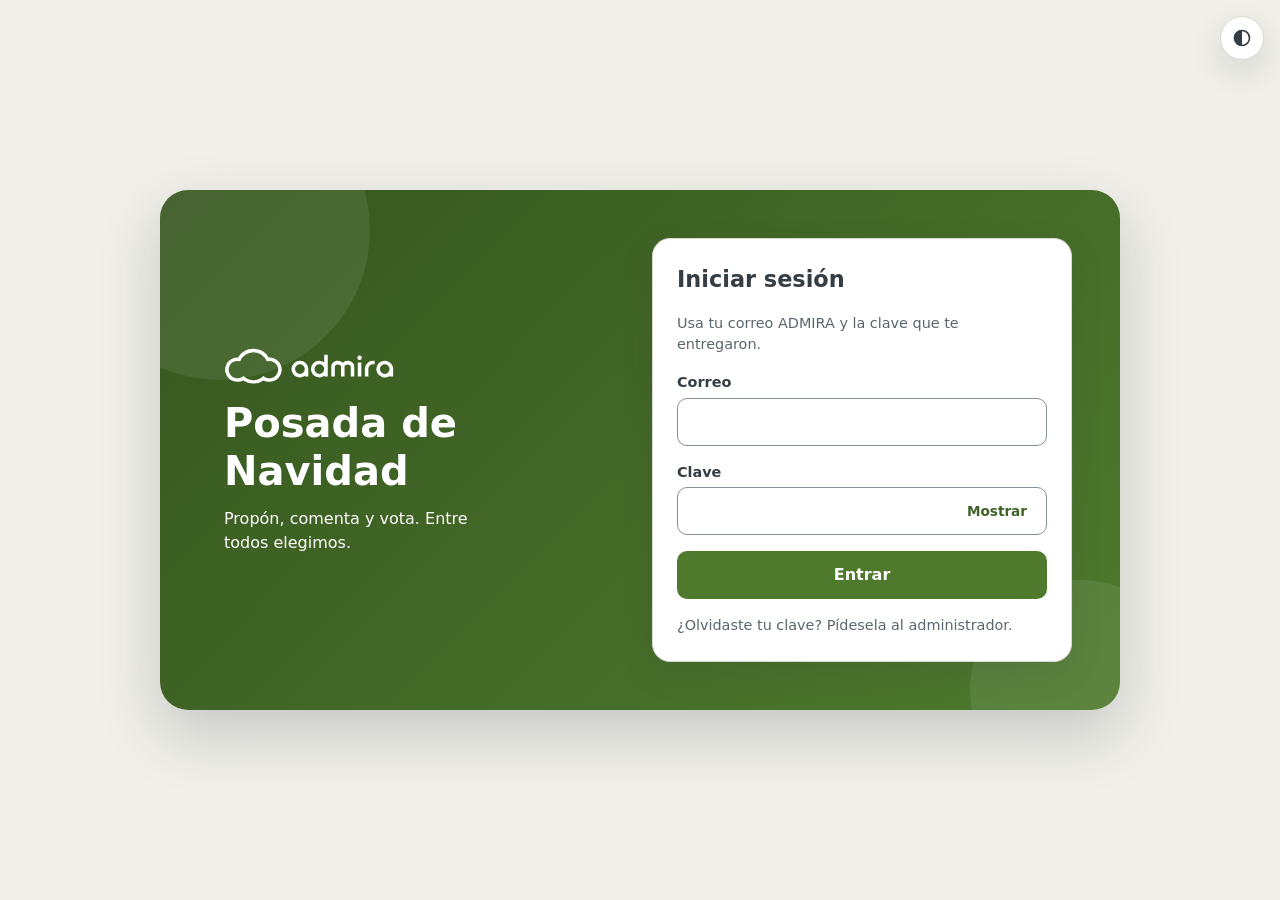
==== index.html @ 24a5f791 "feat: panel interno de votación para la posada de Navidad" -m "Login con cambio de clave obligatorio" ====
<!DOCTYPE html>
<html lang="es" data-tema="claro">
<head>
  <meta charset="UTF-8">
  <meta name="viewport" content="width=device-width, initial-scale=1">
  <title>Navidad-Admira</title>
  <link rel="stylesheet" href="css/variables.css">
  <link rel="stylesheet" href="css/base.css">
  <link rel="stylesheet" href="css/login.css">
  <script src="js/config.js" defer></script>
  <script src="js/sesion.js" defer></script>
  <script src="js/api.js" defer></script>
  <script src="js/tema.js" defer></script>
  <script src="js/dom.js" defer></script>
  <script src="js/login.js" defer></script>
</head>
<body class="pagina-login">
  <button id="boton-tema" class="boton-tema" type="button" aria-label="Cambiar a tema oscuro">
    <svg viewBox="0 0 24 24" width="20" height="20" aria-hidden="true" focusable="false">
      <circle cx="12" cy="12" r="9" fill="none" stroke="currentColor" stroke-width="2"/>
      <path d="M12 3a9 9 0 0 0 0 18z" fill="currentColor"/>
    </svg>
  </button>

  <main class="login">
    <section class="login__bienvenida" aria-labelledby="titulo-bienvenida">
      <img class="login__logo" src="assets/admira-logo_white.svg" alt="ADMIRA" width="170" height="43">
      <h1 id="titulo-bienvenida">Posada de Navidad</h1>
      <p>Propón, comenta y vota. Entre todos elegimos.</p>
    </section>

    <section class="login__tarjeta">
      <form id="formulario-login" class="formulario" novalidate>
        <h2 class="formulario__titulo">Iniciar sesión</h2>
        <p class="formulario__texto">Usa tu correo ADMIRA y la clave que te entregaron.</p>
        <div class="campo">
          <label for="correo">Correo</label>
          <input id="correo" name="correo" type="email" autocomplete="username" inputmode="email" maxlength="120" required>
        </div>
        <div class="campo">
          <label for="clave">Clave</label>
          <div class="campo__clave">
            <input id="clave" name="clave" type="password" autocomplete="current-password" maxlength="128" required>
            <button class="campo__alternar" type="button" data-objetivo="clave" aria-label="Mostrar clave">Mostrar</button>
          </div>
        </div>
        <p id="mensaje-login" class="mensaje" role="alert" hidden></p>
        <button class="boton" type="submit">Entrar</button>
        <p class="formulario__ayuda">¿Olvidaste tu clave? Pídesela al administrador.</p>
      </form>

      <form id="formulario-clave" class="formulario" novalidate hidden>
        <h2 class="formulario__titulo">Crea tu clave</h2>
        <p class="formulario__texto">Es tu primer acceso: cambia la clave temporal por una personal.</p>
        <div class="campo">
          <label for="claveActual">Clave temporal</label>
          <div class="campo__clave">
            <input id="claveActual" name="claveActual" type="password" autocomplete="current-password" maxlength="128" required>
            <button class="campo__alternar" type="button" data-objetivo="claveActual" aria-label="Mostrar clave">Mostrar</button>
          </div>
        </div>
        <div class="campo">
          <label for="claveNueva">Clave nueva</label>
          <div class="campo__clave">
            <input id="claveNueva" name="claveNueva" type="password" autocomplete="new-password" maxlength="128" aria-describedby="requisitos" required>
            <button class="campo__alternar" type="button" data-objetivo="claveNueva" aria-label="Mostrar clave">Mostrar</button>
          </div>
        </div>
        <ul id="requisitos" class="requisitos" aria-label="Requisitos de la clave nueva">
          <li data-requisito="longitud" data-cumple="false"><span class="solo-lectores estado">Pendiente: </span>Mínimo 10 caracteres</li>
          <li data-requisito="mayuscula" data-cumple="false"><span class="solo-lectores estado">Pendiente: </span>Una mayúscula</li>
          <li data-requisito="minuscula" data-cumple="false"><span class="solo-lectores estado">Pendiente: </span>Una minúscula</li>
          <li data-requisito="numero" data-cumple="false"><span class="solo-lectores estado">Pendiente: </span>Un número</li>
        </ul>
        <div class="campo">
          <label for="confirmacion">Confirma la clave nueva</label>
          <input id="confirmacion" name="confirmacion" type="password" autocomplete="new-password" maxlength="128" required>
        </div>
        <p id="mensaje-clave" class="mensaje" role="alert" hidden></p>
        <button class="boton" type="submit">Guardar y entrar</button>
      </form>
    </section>
  </main>
</body>
</html>
---- css/variables.css ----
:root {
  color-scheme: light;
  --color-fondo: #F0EFE9;
  --color-superficie: #FFFFFF;
  --color-campo: #FFFFFF;
  --color-texto: #343E44;
  --color-texto-suave: #5A666D;
  --color-borde: #DAD8CE;
  --color-borde-fuerte: #858F95;
  --color-boton: #4F7A2E;
  --color-boton-hover: #3F6325;
  --color-boton-texto: #FFFFFF;
  --color-enlace: #3F6325;
  --color-foco: #1F5F99;
  --color-exito: #3F6325;
  --color-error-fondo: #FDECF0;
  --color-error-texto: #A61E45;
  --color-error-borde: #F66F8D;
  --degradado-inicio: #36561F;
  --degradado-fin: #4F7A2E;
  --sombra-tarjeta: 0 12px 32px rgba(52, 62, 68, 0.14);
  --sombra-contenedor: 0 24px 60px rgba(52, 62, 68, 0.22);
  --radio-chico: 10px;
  --radio-medio: 18px;
  --radio-grande: 28px;
  --espacio-1: 0.25rem;
  --espacio-2: 0.5rem;
  --espacio-3: 0.75rem;
  --espacio-4: 1rem;
  --espacio-5: 1.5rem;
  --espacio-6: 2rem;
  --espacio-8: 3rem;
  --fuente: system-ui, -apple-system, "Segoe UI", Roboto, sans-serif;
}

[data-tema="oscuro"] {
  color-scheme: dark;
  --color-fondo: #1B2124;
  --color-superficie: #2A3338;
  --color-campo: #222A2E;
  --color-texto: #F0EFE9;
  --color-texto-suave: #B6BEC2;
  --color-borde: #3C484E;
  --color-borde-fuerte: #7C878D;
  --color-boton: #8DBF63;
  --color-boton-hover: #A3D07C;
  --color-boton-texto: #14200B;
  --color-enlace: #A3D07C;
  --color-foco: #8EC3F2;
  --color-exito: #A3D07C;
  --color-error-fondo: #3A2029;
  --color-error-texto: #FFB3C4;
  --color-error-borde: #F66F8D;
  --degradado-inicio: #1E2D12;
  --degradado-fin: #2F4A1B;
  --sombra-tarjeta: 0 12px 32px rgba(0, 0, 0, 0.45);
  --sombra-contenedor: 0 24px 60px rgba(0, 0, 0, 0.55);
}
---- css/base.css ----
*, *::before, *::after { box-sizing: border-box; }

html { -webkit-text-size-adjust: 100%; }

body {
  margin: 0;
  min-height: 100vh;
  min-height: 100dvh;
  font-family: var(--fuente);
  font-size: 1rem;
  line-height: 1.5;
  color: var(--color-texto);
  background: var(--color-fondo);
}

h1, h2, p, ul { margin: 0; }
ul { padding: 0; list-style: none; }
button, input { font: inherit; }
img { display: block; max-width: 100%; }
[hidden] { display: none !important; }

:focus-visible {
  outline: 3px solid var(--color-foco);
  outline-offset: 2px;
}

.solo-lectores {
  position: absolute;
  width: 1px;
  height: 1px;
  margin: -1px;
  padding: 0;
  overflow: hidden;
  clip: rect(0, 0, 0, 0);
  white-space: nowrap;
  border: 0;
}

.boton {
  width: 100%;
  min-height: 48px;
  padding: var(--espacio-3) var(--espacio-5);
  border: 0;
  border-radius: var(--radio-chico);
  background: var(--color-boton);
  color: var(--color-boton-texto);
  font-weight: 600;
  cursor: pointer;
  transition: background-color 0.15s ease;
}

.boton:hover { background: var(--color-boton-hover); }
.boton:disabled { opacity: 0.7; cursor: progress; }

.campo { display: grid; gap: var(--espacio-1); }
.campo label { font-weight: 600; font-size: 0.9rem; }

.campo input {
  width: 100%;
  min-height: 48px;
  padding: var(--espacio-2) var(--espacio-3);
  border: 1px solid var(--color-borde-fuerte);
  border-radius: var(--radio-chico);
  background: var(--color-campo);
  color: var(--color-texto);
}

.campo__clave { position: relative; }
.campo__clave input { padding-right: 5.5rem; }

.campo__alternar {
  position: absolute;
  top: 50%;
  right: var(--espacio-2);
  min-height: 36px;
  padding: 0 var(--espacio-3);
  transform: translateY(-50%);
  border: 0;
  border-radius: var(--radio-chico);
  background: transparent;
  color: var(--color-enlace);
  font-weight: 600;
  font-size: 0.85rem;
  cursor: pointer;
}

.mensaje {
  padding: var(--espacio-3) var(--espacio-4);
  border-left: 4px solid var(--color-error-borde);
  border-radius: var(--radio-chico);
  background: var(--color-error-fondo);
  color: var(--color-error-texto);
  font-size: 0.9rem;
}

.boton-tema {
  position: fixed;
  top: var(--espacio-4);
  right: var(--espacio-4);
  z-index: 10;
  display: grid;
  place-items: center;
  width: 44px;
  height: 44px;
  border: 1px solid var(--color-borde);
  border-radius: 50%;
  background: var(--color-superficie);
  color: var(--color-texto);
  box-shadow: var(--sombra-tarjeta);
  cursor: pointer;
}

@media (prefers-reduced-motion: reduce) {
  *, *::before, *::after { transition: none !important; animation: none !important; }
}
---- css/login.css ----
.pagina-login {
  display: grid;
  place-items: center;
  padding: var(--espacio-4);
}

.login {
  position: relative;
  display: grid;
  gap: var(--espacio-5);
  width: 100%;
  max-width: 960px;
  padding: var(--espacio-5);
  overflow: hidden;
  border-radius: var(--radio-grande);
  background: linear-gradient(135deg, var(--degradado-inicio), var(--degradado-fin));
  box-shadow: var(--sombra-contenedor);
}

.login::before,
.login::after {
  content: "";
  position: absolute;
  border-radius: 50%;
  background: rgba(255, 255, 255, 0.08);
  pointer-events: none;
}

.login::before { top: -110px; left: -90px; width: 300px; height: 300px; }
.login::after { right: -70px; bottom: -90px; width: 220px; height: 220px; }

.login__bienvenida,
.login__tarjeta { position: relative; z-index: 1; }

.login__bienvenida {
  display: grid;
  gap: var(--espacio-3);
  color: #FFFFFF;
}

.login__logo { width: 140px; height: auto; }
.login__bienvenida h1 { font-size: 1.75rem; line-height: 1.2; }
.login__bienvenida p { max-width: 28ch; }

.login__tarjeta {
  padding: var(--espacio-5);
  border: 1px solid var(--color-borde);
  border-radius: var(--radio-medio);
  background: var(--color-superficie);
  box-shadow: var(--sombra-tarjeta);
}

.formulario { display: grid; gap: var(--espacio-4); }
.formulario__titulo { font-size: 1.4rem; }
.formulario__texto,
.formulario__ayuda { color: var(--color-texto-suave); font-size: 0.9rem; }

.requisitos {
  display: grid;
  gap: var(--espacio-1);
  font-size: 0.85rem;
  color: var(--color-texto-suave);
}

.requisitos li::before { content: "○ "; }
.requisitos li[data-cumple="true"] { color: var(--color-exito); }
.requisitos li[data-cumple="true"]::before { content: "✓ "; }

@media (min-width: 880px) {
  .login {
    grid-template-columns: 1fr minmax(360px, 420px);
    align-items: center;
    gap: var(--espacio-8);
    padding: var(--espacio-8);
  }

  .login__bienvenida { padding-left: var(--espacio-4); }
  .login__bienvenida h1 { font-size: 2.5rem; }
  .login__logo { width: 170px; }
}
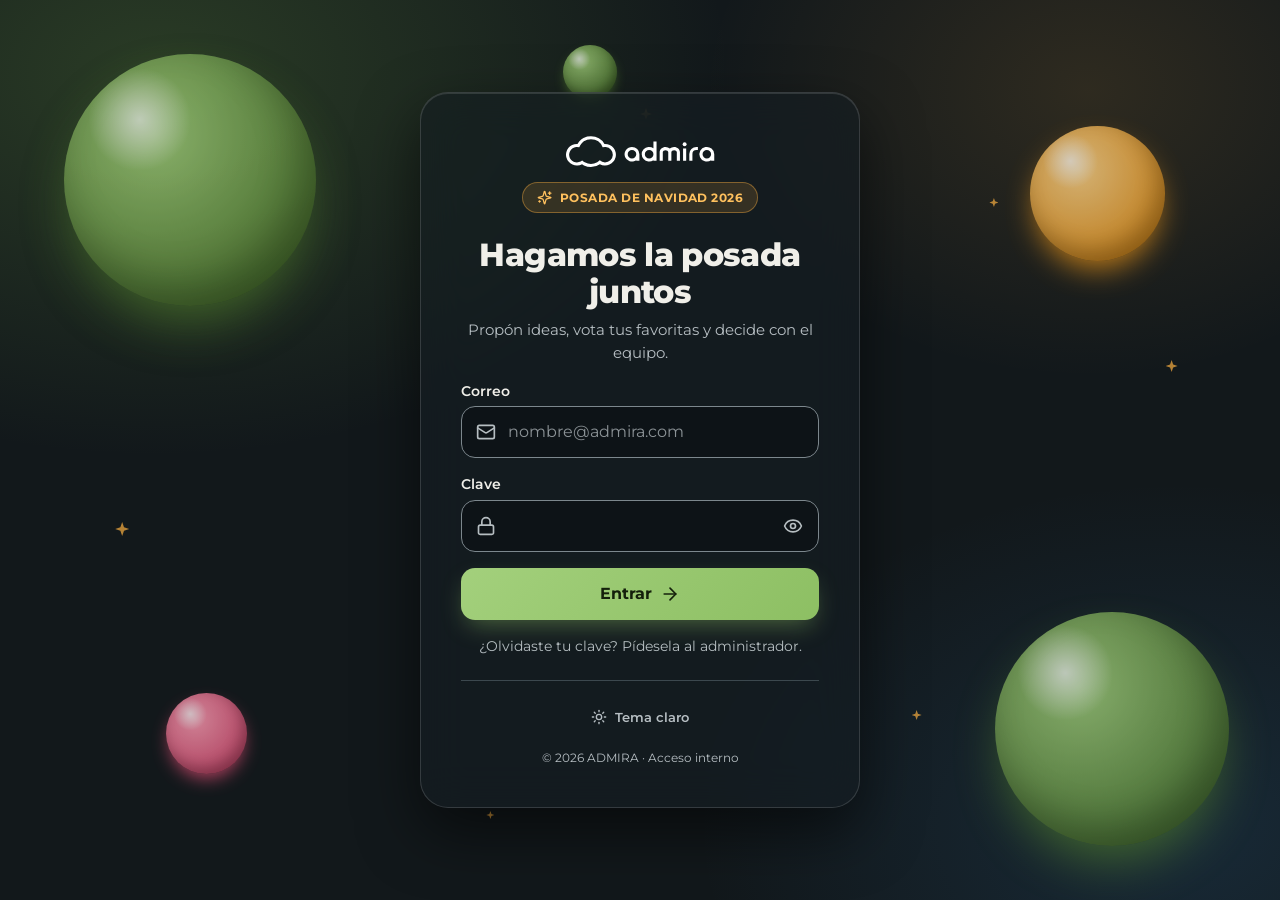
==== commit e64992f6: "feat: mejora de front" ====
--- a/index.html
+++ b/index.html
@@ -1,69 +1,122 @@
 <!DOCTYPE html>
-<html lang="es" data-tema="claro">
+<html lang="es" data-tema="oscuro">
 <head>
   <meta charset="UTF-8">
-  <meta name="viewport" content="width=device-width, initial-scale=1">
-  <title>Navidad-Admira</title>
+  <meta name="viewport" content="width=device-width, initial-scale=1, viewport-fit=cover">
+  <title>Posada ADMIRA</title>
+  <link rel="icon" type="image/svg+xml" href="assets/admira-icon_green.svg">
+  <link rel="preconnect" href="https://fonts.googleapis.com">
+  <link rel="preconnect" href="https://fonts.gstatic.com" crossorigin>
+  <link rel="stylesheet" href="https://fonts.googleapis.com/css2?family=Montserrat:wght@400..800&display=swap">
   <link rel="stylesheet" href="css/variables.css">
   <link rel="stylesheet" href="css/base.css">
   <link rel="stylesheet" href="css/login.css">
+  <script src="js/tema.js"></script>
   <script src="js/config.js" defer></script>
   <script src="js/sesion.js" defer></script>
   <script src="js/api.js" defer></script>
-  <script src="js/tema.js" defer></script>
   <script src="js/dom.js" defer></script>
   <script src="js/login.js" defer></script>
 </head>
 <body class="pagina-login">
-  <button id="boton-tema" class="boton-tema" type="button" aria-label="Cambiar a tema oscuro">
-    <svg viewBox="0 0 24 24" width="20" height="20" aria-hidden="true" focusable="false">
-      <circle cx="12" cy="12" r="9" fill="none" stroke="currentColor" stroke-width="2"/>
-      <path d="M12 3a9 9 0 0 0 0 18z" fill="currentColor"/>
-    </svg>
-  </button>
+  <svg class="sprite" aria-hidden="true" focusable="false">
+    <symbol id="i-correo" viewBox="0 0 24 24"><rect width="20" height="16" x="2" y="4" rx="2"/><path d="m22 7-8.97 5.7a1.94 1.94 0 0 1-2.06 0L2 7"/></symbol>
+    <symbol id="i-candado" viewBox="0 0 24 24"><rect width="18" height="11" x="3" y="11" rx="2" ry="2"/><path d="M7 11V7a5 5 0 0 1 10 0v4"/></symbol>
+    <symbol id="i-ojo" viewBox="0 0 24 24"><path d="M2.062 12.348a1 1 0 0 1 0-.696 10.75 10.75 0 0 1 19.876 0 1 1 0 0 1 0 .696 10.75 10.75 0 0 1-19.876 0"/><circle cx="12" cy="12" r="3"/></symbol>
+    <symbol id="i-ojo-tachado" viewBox="0 0 24 24"><path d="M10.733 5.076a10.744 10.744 0 0 1 11.205 6.575 1 1 0 0 1 0 .696 10.747 10.747 0 0 1-1.444 2.49"/><path d="M14.084 14.158a3 3 0 0 1-4.242-4.242"/><path d="M17.479 17.499a10.75 10.75 0 0 1-15.417-5.151 1 1 0 0 1 0-.696 10.75 10.75 0 0 1 4.446-5.143"/><path d="m2 2 20 20"/></symbol>
+    <symbol id="i-sol" viewBox="0 0 24 24"><circle cx="12" cy="12" r="4"/><path d="M12 2v2"/><path d="M12 20v2"/><path d="m4.93 4.93 1.41 1.41"/><path d="m17.66 17.66 1.41 1.41"/><path d="M2 12h2"/><path d="M20 12h2"/><path d="m6.34 17.66-1.41 1.41"/><path d="m19.07 4.93-1.41 1.41"/></symbol>
+    <symbol id="i-luna" viewBox="0 0 24 24"><path d="M12 3a6 6 0 0 0 9 9 9 9 0 1 1-9-9Z"/></symbol>
+    <symbol id="i-destello" viewBox="0 0 24 24"><path d="M9.937 15.5A2 2 0 0 0 8.5 14.063l-6.135-1.582a.5.5 0 0 1 0-.962L8.5 9.936A2 2 0 0 0 9.937 8.5l1.582-6.135a.5.5 0 0 1 .963 0L14.063 8.5A2 2 0 0 0 15.5 9.937l6.135 1.581a.5.5 0 0 1 0 .964L15.5 14.063a2 2 0 0 0-1.437 1.437l-1.582 6.135a.5.5 0 0 1-.963 0z"/><path d="M20 3v4"/><path d="M22 5h-4"/><path d="M4 17v2"/><path d="M5 18H3"/></symbol>
+    <symbol id="i-alerta" viewBox="0 0 24 24"><circle cx="12" cy="12" r="10"/><line x1="12" x2="12" y1="8" y2="12"/><line x1="12" x2="12.01" y1="16" y2="16"/></symbol>
+    <symbol id="i-flecha" viewBox="0 0 24 24"><path d="M5 12h14"/><path d="m12 5 7 7-7 7"/></symbol>
+    <symbol id="i-cargando" viewBox="0 0 24 24"><circle cx="12" cy="12" r="9" stroke-dasharray="28 60"/></symbol>
+  </svg>
+
+  <div class="fondo" aria-hidden="true">
+    <span class="esfera esfera--olive-grande"></span>
+    <span class="esfera esfera--oro"></span>
+    <span class="esfera esfera--olive-media"></span>
+    <span class="esfera esfera--rosa"></span>
+    <span class="esfera esfera--olive-chica"></span>
+    <span class="destello destello--1"></span>
+    <span class="destello destello--2"></span>
+    <span class="destello destello--3"></span>
+    <span class="destello destello--4"></span>
+    <span class="destello destello--5"></span>
+    <span class="destello destello--6"></span>
+  </div>
 
   <main class="login">
-    <section class="login__bienvenida" aria-labelledby="titulo-bienvenida">
-      <img class="login__logo" src="assets/admira-logo_white.svg" alt="ADMIRA" width="170" height="43">
-      <h1 id="titulo-bienvenida">Posada de Navidad</h1>
-      <p>Propón, comenta y vota. Entre todos elegimos.</p>
-    </section>
+    <section class="tarjeta" aria-label="Acceso a la posada">
+      <header class="tarjeta__cabecera">
+        <img class="logo logo--oscuro" src="assets/admira-logo_white.svg" alt="ADMIRA" width="170" height="43">
+        <img class="logo logo--claro" src="assets/admira-logo_green.svg" alt="ADMIRA" width="170" height="43">
+        <p class="chip">
+          <svg class="icono" aria-hidden="true" focusable="false"><use href="#i-destello"/></svg>
+          Posada de Navidad 2026
+        </p>
+      </header>
 
-    <section class="login__tarjeta">
       <form id="formulario-login" class="formulario" novalidate>
-        <h2 class="formulario__titulo">Iniciar sesión</h2>
-        <p class="formulario__texto">Usa tu correo ADMIRA y la clave que te entregaron.</p>
+        <div class="formulario__encabezado">
+          <h1 class="formulario__titulo">Hagamos la posada juntos</h1>
+          <p class="formulario__texto">Propón ideas, vota tus favoritas y decide con el equipo.</p>
+        </div>
         <div class="campo">
           <label for="correo">Correo</label>
-          <input id="correo" name="correo" type="email" autocomplete="username" inputmode="email" maxlength="120" required>
+          <div class="campo__control">
+            <svg class="icono campo__icono" aria-hidden="true" focusable="false"><use href="#i-correo"/></svg>
+            <input id="correo" name="correo" type="email" autocomplete="username" inputmode="email" autocapitalize="none" spellcheck="false" maxlength="120" placeholder="nombre@admira.com" required>
+          </div>
         </div>
         <div class="campo">
           <label for="clave">Clave</label>
-          <div class="campo__clave">
+          <div class="campo__control campo__clave">
+            <svg class="icono campo__icono" aria-hidden="true" focusable="false"><use href="#i-candado"/></svg>
             <input id="clave" name="clave" type="password" autocomplete="current-password" maxlength="128" required>
-            <button class="campo__alternar" type="button" data-objetivo="clave" aria-label="Mostrar clave">Mostrar</button>
+            <button class="campo__alternar" type="button" data-objetivo="clave" aria-label="Mostrar clave" aria-pressed="false">
+              <svg class="icono icono--ver" aria-hidden="true" focusable="false"><use href="#i-ojo"/></svg>
+              <svg class="icono icono--ocultar" aria-hidden="true" focusable="false"><use href="#i-ojo-tachado"/></svg>
+            </button>
           </div>
         </div>
-        <p id="mensaje-login" class="mensaje" role="alert" hidden></p>
-        <button class="boton" type="submit">Entrar</button>
+        <div id="mensaje-login" class="mensaje" role="alert" hidden>
+          <svg class="icono" aria-hidden="true" focusable="false"><use href="#i-alerta"/></svg>
+          <span class="mensaje__texto"></span>
+        </div>
+        <button class="boton" type="submit">
+          <svg class="icono boton__spinner" aria-hidden="true" focusable="false"><use href="#i-cargando"/></svg>
+          <span class="boton__texto">Entrar</span>
+          <svg class="icono boton__flecha" aria-hidden="true" focusable="false"><use href="#i-flecha"/></svg>
+        </button>
         <p class="formulario__ayuda">¿Olvidaste tu clave? Pídesela al administrador.</p>
       </form>
 
       <form id="formulario-clave" class="formulario" novalidate hidden>
-        <h2 class="formulario__titulo">Crea tu clave</h2>
-        <p class="formulario__texto">Es tu primer acceso: cambia la clave temporal por una personal.</p>
+        <div class="formulario__encabezado">
+          <h1 class="formulario__titulo">Crea tu clave</h1>
+          <p class="formulario__texto">Es tu primer acceso: cambia la clave temporal por una personal.</p>
+        </div>
         <div class="campo">
           <label for="claveActual">Clave temporal</label>
-          <div class="campo__clave">
+          <div class="campo__control campo__clave">
+            <svg class="icono campo__icono" aria-hidden="true" focusable="false"><use href="#i-candado"/></svg>
             <input id="claveActual" name="claveActual" type="password" autocomplete="current-password" maxlength="128" required>
-            <button class="campo__alternar" type="button" data-objetivo="claveActual" aria-label="Mostrar clave">Mostrar</button>
+            <button class="campo__alternar" type="button" data-objetivo="claveActual" aria-label="Mostrar clave" aria-pressed="false">
+              <svg class="icono icono--ver" aria-hidden="true" focusable="false"><use href="#i-ojo"/></svg>
+              <svg class="icono icono--ocultar" aria-hidden="true" focusable="false"><use href="#i-ojo-tachado"/></svg>
+            </button>
           </div>
         </div>
         <div class="campo">
           <label for="claveNueva">Clave nueva</label>
-          <div class="campo__clave">
+          <div class="campo__control campo__clave">
+            <svg class="icono campo__icono" aria-hidden="true" focusable="false"><use href="#i-candado"/></svg>
             <input id="claveNueva" name="claveNueva" type="password" autocomplete="new-password" maxlength="128" aria-describedby="requisitos" required>
-            <button class="campo__alternar" type="button" data-objetivo="claveNueva" aria-label="Mostrar clave">Mostrar</button>
+            <button class="campo__alternar" type="button" data-objetivo="claveNueva" aria-label="Mostrar clave" aria-pressed="false">
+              <svg class="icono icono--ver" aria-hidden="true" focusable="false"><use href="#i-ojo"/></svg>
+              <svg class="icono icono--ocultar" aria-hidden="true" focusable="false"><use href="#i-ojo-tachado"/></svg>
+            </button>
           </div>
         </div>
         <ul id="requisitos" class="requisitos" aria-label="Requisitos de la clave nueva">
@@ -74,11 +127,31 @@
         </ul>
         <div class="campo">
           <label for="confirmacion">Confirma la clave nueva</label>
-          <input id="confirmacion" name="confirmacion" type="password" autocomplete="new-password" maxlength="128" required>
+          <div class="campo__control">
+            <svg class="icono campo__icono" aria-hidden="true" focusable="false"><use href="#i-candado"/></svg>
+            <input id="confirmacion" name="confirmacion" type="password" autocomplete="new-password" maxlength="128" required>
+          </div>
         </div>
-        <p id="mensaje-clave" class="mensaje" role="alert" hidden></p>
-        <button class="boton" type="submit">Guardar y entrar</button>
+        <div id="mensaje-clave" class="mensaje" role="alert" hidden>
+          <svg class="icono" aria-hidden="true" focusable="false"><use href="#i-alerta"/></svg>
+          <span class="mensaje__texto"></span>
+        </div>
+        <button class="boton" type="submit">
+          <svg class="icono boton__spinner" aria-hidden="true" focusable="false"><use href="#i-cargando"/></svg>
+          <span class="boton__texto">Guardar y entrar</span>
+          <svg class="icono boton__flecha" aria-hidden="true" focusable="false"><use href="#i-flecha"/></svg>
+        </button>
       </form>
+
+      <footer class="tarjeta__pie">
+        <button id="boton-tema" class="tema-alternar" type="button" aria-label="Cambiar a tema claro">
+          <svg class="icono tema-alternar__icono tema-alternar__sol" aria-hidden="true" focusable="false"><use href="#i-sol"/></svg>
+          <svg class="icono tema-alternar__icono tema-alternar__luna" aria-hidden="true" focusable="false"><use href="#i-luna"/></svg>
+          <span class="tema-alternar__sol">Tema claro</span>
+          <span class="tema-alternar__luna">Tema oscuro</span>
+        </button>
+        <p class="tarjeta__copy">© 2026 ADMIRA · Acceso interno</p>
+      </footer>
     </section>
   </main>
 </body>
--- a/css/variables.css
+++ b/css/variables.css
@@ -21,7 +21,9 @@
   --sombra-tarjeta: 0 12px 32px rgba(52, 62, 68, 0.14);
   --sombra-contenedor: 0 24px 60px rgba(52, 62, 68, 0.22);
   --radio-chico: 10px;
+  --radio-campo: 14px;
   --radio-medio: 18px;
+  --radio-tarjeta: 24px;
   --radio-grande: 28px;
   --espacio-1: 0.25rem;
   --espacio-2: 0.5rem;
@@ -30,7 +32,59 @@
   --espacio-5: 1.5rem;
   --espacio-6: 2rem;
   --espacio-8: 3rem;
-  --fuente: system-ui, -apple-system, "Segoe UI", Roboto, sans-serif;
+  --fuente: "Montserrat", system-ui, -apple-system, "Segoe UI", Roboto, sans-serif;
+
+  --curva: cubic-bezier(0.22, 1, 0.36, 1);
+  --duracion-rapida: 0.18s;
+  --duracion: 0.32s;
+
+  --color-destello: #E8941A;
+  --color-chip-fondo: rgba(251, 176, 64, 0.18);
+  --color-chip-borde: rgba(232, 148, 26, 0.45);
+  --color-chip-texto: #7A4B04;
+  --cristal-fondo: rgba(255, 255, 255, 0.84);
+  --cristal-borde: rgba(255, 255, 255, 0.95);
+  --cristal-brillo: rgba(255, 255, 255, 0.9);
+  --color-campo-cristal: #FFFFFF;
+  --halo-foco: rgba(79, 122, 46, 0.22);
+  --degradado-boton: linear-gradient(135deg, #4F7A2E, #3F6325);
+  --sombra-boton: 0 10px 22px -6px rgba(63, 99, 37, 0.55);
+  --sombra-boton-hover: 0 16px 30px -8px rgba(63, 99, 37, 0.6);
+  --fondo-login:
+    radial-gradient(60rem 40rem at 12% 8%, rgba(104, 152, 64, 0.2), transparent 60%),
+    radial-gradient(50rem 36rem at 92% 92%, rgba(54, 134, 201, 0.16), transparent 60%),
+    radial-gradient(40rem 30rem at 85% 10%, rgba(251, 176, 64, 0.16), transparent 60%),
+    #F0EFE9;
+  --esfera-opacidad: 0.9;
+  --esfera-olive-a: #A3D07C;
+  --esfera-olive-b: #4F7A2E;
+  --esfera-oro-a: #FFD58A;
+  --esfera-oro-b: #E8941A;
+  --esfera-rosa-a: #FF9DB4;
+  --esfera-rosa-b: #D94C72;
+
+  --fondo-app:
+    radial-gradient(48rem 28rem at 0% 0%, rgba(104, 152, 64, 0.16), transparent 60%),
+    radial-gradient(40rem 28rem at 100% 100%, rgba(54, 134, 201, 0.12), transparent 60%),
+    radial-gradient(34rem 24rem at 100% 0%, rgba(251, 176, 64, 0.12), transparent 60%),
+    #F0EFE9;
+  --color-tarjeta: #FFFFFF;
+  --color-tarjeta-borde: rgba(52, 62, 68, 0.1);
+  --color-barra: rgba(255, 255, 255, 0.88);
+  --color-superior: rgba(240, 239, 233, 0.78);
+  --color-hundido: rgba(52, 62, 68, 0.07);
+  --color-acento-suave: rgba(79, 122, 46, 0.14);
+  --color-oro: #B36A07;
+  --color-oro-suave: rgba(251, 176, 64, 0.22);
+  --color-cielo: #2A6FB0;
+  --color-cielo-suave: rgba(54, 134, 201, 0.14);
+  --color-rosa: #C23B62;
+  --color-rosa-suave: rgba(246, 111, 141, 0.18);
+  --sombra-suave: 0 1px 2px rgba(52, 62, 68, 0.06), 0 10px 24px -10px rgba(52, 62, 68, 0.14);
+  --sombra-elevada: 0 2px 4px rgba(52, 62, 68, 0.08), 0 22px 40px -14px rgba(52, 62, 68, 0.24);
+  --ancho-barra: 272px;
+  --ancho-barra-contraida: 84px;
+  --alto-superior: 72px;
 }
 
 [data-tema="oscuro"] {
@@ -55,4 +109,43 @@
   --degradado-fin: #2F4A1B;
   --sombra-tarjeta: 0 12px 32px rgba(0, 0, 0, 0.45);
   --sombra-contenedor: 0 24px 60px rgba(0, 0, 0, 0.55);
+
+  --color-destello: #FBB040;
+  --color-chip-fondo: rgba(251, 176, 64, 0.14);
+  --color-chip-borde: rgba(251, 176, 64, 0.4);
+  --color-chip-texto: #FFC15E;
+  --cristal-fondo: rgba(22, 30, 34, 0.66);
+  --cristal-borde: rgba(255, 255, 255, 0.14);
+  --cristal-brillo: rgba(255, 255, 255, 0.12);
+  --color-campo-cristal: rgba(8, 12, 14, 0.5);
+  --halo-foco: rgba(141, 191, 99, 0.28);
+  --degradado-boton: linear-gradient(135deg, #A3D07C, #8DBF63);
+  --sombra-boton: 0 10px 24px -6px rgba(141, 191, 99, 0.45);
+  --sombra-boton-hover: 0 16px 32px -8px rgba(141, 191, 99, 0.55);
+  --fondo-login:
+    radial-gradient(60rem 40rem at 12% 8%, rgba(104, 152, 64, 0.28), transparent 60%),
+    radial-gradient(50rem 36rem at 92% 92%, rgba(54, 134, 201, 0.16), transparent 60%),
+    radial-gradient(40rem 30rem at 85% 10%, rgba(251, 176, 64, 0.12), transparent 60%),
+    #12181B;
+  --esfera-opacidad: 0.8;
+
+  --fondo-app:
+    radial-gradient(48rem 28rem at 0% 0%, rgba(104, 152, 64, 0.26), transparent 60%),
+    radial-gradient(40rem 28rem at 100% 100%, rgba(54, 134, 201, 0.14), transparent 60%),
+    radial-gradient(34rem 24rem at 100% 0%, rgba(251, 176, 64, 0.1), transparent 60%),
+    #12181B;
+  --color-tarjeta: #1B2327;
+  --color-tarjeta-borde: rgba(255, 255, 255, 0.08);
+  --color-barra: rgba(22, 30, 34, 0.82);
+  --color-superior: rgba(18, 24, 27, 0.72);
+  --color-hundido: rgba(255, 255, 255, 0.06);
+  --color-acento-suave: rgba(141, 191, 99, 0.16);
+  --color-oro: #FFC15E;
+  --color-oro-suave: rgba(251, 176, 64, 0.16);
+  --color-cielo: #8EC3F2;
+  --color-cielo-suave: rgba(142, 195, 242, 0.14);
+  --color-rosa: #FFB3C4;
+  --color-rosa-suave: rgba(255, 179, 196, 0.14);
+  --sombra-suave: 0 1px 2px rgba(0, 0, 0, 0.3), 0 10px 24px -10px rgba(0, 0, 0, 0.5);
+  --sombra-elevada: 0 2px 4px rgba(0, 0, 0, 0.35), 0 22px 40px -14px rgba(0, 0, 0, 0.65);
 }
--- a/css/login.css
+++ b/css/login.css
@@ -1,80 +1,526 @@
+.sprite {
+  position: absolute;
+  width: 0;
+  height: 0;
+  overflow: hidden;
+}
+
+.icono {
+  flex: none;
+  width: 1.25rem;
+  height: 1.25rem;
+  fill: none;
+  stroke: currentColor;
+  stroke-width: 2;
+  stroke-linecap: round;
+  stroke-linejoin: round;
+}
+
 .pagina-login {
+  position: relative;
   display: grid;
   place-items: center;
-  padding: var(--espacio-4);
-}
+  min-height: 100dvh;
+  padding:
+    max(var(--espacio-4), env(safe-area-inset-top))
+    max(var(--espacio-4), env(safe-area-inset-right))
+    max(var(--espacio-4), env(safe-area-inset-bottom))
+    max(var(--espacio-4), env(safe-area-inset-left));
+  overflow-x: hidden;
+}
+
+.fondo {
+  position: fixed;
+  inset: 0;
+  z-index: 0;
+  overflow: hidden;
+  background: var(--fondo-login);
+  pointer-events: none;
+}
+
+.esfera {
+  position: absolute;
+  width: var(--tamano);
+  height: var(--tamano);
+  font-size: var(--tamano);
+  border-radius: 50%;
+  opacity: var(--esfera-opacidad);
+  background:
+    radial-gradient(circle at 30% 26%, rgba(255, 255, 255, 0.75) 0, rgba(255, 255, 255, 0) 20%),
+    radial-gradient(circle at 36% 32%, var(--esfera-a), var(--esfera-b) 80%);
+  box-shadow:
+    inset -0.05em -0.08em 0.16em rgba(0, 0, 0, 0.28),
+    0 0.1em 0.22em -0.05em var(--esfera-b);
+  animation: flotar var(--duracion-flote) ease-in-out var(--retraso) infinite alternate;
+  will-change: transform;
+}
+
+.esfera--olive-grande {
+  --tamano: clamp(150px, 28vmin, 320px);
+  --esfera-a: var(--esfera-olive-a);
+  --esfera-b: var(--esfera-olive-b);
+  --duracion-flote: 13s;
+  --retraso: -2s;
+  --dx: 14px;
+  --dy: -26px;
+  top: 6%;
+  left: 5%;
+}
+
+.esfera--oro {
+  --tamano: clamp(80px, 15vmin, 180px);
+  --esfera-a: var(--esfera-oro-a);
+  --esfera-b: var(--esfera-oro-b);
+  --duracion-flote: 10s;
+  --retraso: -5s;
+  --dx: -12px;
+  --dy: 22px;
+  top: 14%;
+  right: 9%;
+}
+
+.esfera--olive-media {
+  --tamano: clamp(140px, 26vmin, 300px);
+  --esfera-a: var(--esfera-olive-a);
+  --esfera-b: var(--esfera-olive-b);
+  --duracion-flote: 15s;
+  --retraso: -8s;
+  --dx: -18px;
+  --dy: -24px;
+  right: 4%;
+  bottom: 6%;
+}
+
+.esfera--rosa {
+  --tamano: clamp(48px, 9vmin, 110px);
+  --esfera-a: var(--esfera-rosa-a);
+  --esfera-b: var(--esfera-rosa-b);
+  --duracion-flote: 9s;
+  --retraso: -3s;
+  --dx: 10px;
+  --dy: -18px;
+  bottom: 14%;
+  left: 13%;
+}
+
+.esfera--olive-chica {
+  --tamano: clamp(36px, 6vmin, 76px);
+  --esfera-a: var(--esfera-olive-a);
+  --esfera-b: var(--esfera-olive-b);
+  --duracion-flote: 11s;
+  --retraso: -6s;
+  --dx: 8px;
+  --dy: 16px;
+  top: 5%;
+  left: 44%;
+}
+
+.destello {
+  position: absolute;
+  width: var(--lado);
+  height: var(--lado);
+  background: var(--color-destello);
+  clip-path: polygon(50% 0, 63% 37%, 100% 50%, 63% 63%, 50% 100%, 37% 63%, 0 50%, 37% 37%);
+  opacity: 0.7;
+  animation: titilar var(--ciclo) ease-in-out var(--retraso) infinite;
+}
+
+.destello--1 { --lado: 12px; --ciclo: 3.4s; --retraso: 0s; top: 12%; left: 50%; }
+.destello--2 { --lado: 9px; --ciclo: 4.1s; --retraso: -1.2s; top: 22%; right: 22%; }
+.destello--3 { --lado: 14px; --ciclo: 3.8s; --retraso: -2.1s; top: 58%; left: 9%; }
+.destello--4 { --lado: 10px; --ciclo: 4.6s; --retraso: -0.6s; bottom: 20%; right: 28%; }
+.destello--5 { --lado: 8px; --ciclo: 3.2s; --retraso: -1.8s; bottom: 9%; left: 38%; }
+.destello--6 { --lado: 12px; --ciclo: 4.3s; --retraso: -2.7s; top: 40%; right: 8%; }
 
 .login {
   position: relative;
+  z-index: 1;
+  display: grid;
+  justify-items: center;
+  width: 100%;
+}
+
+.tarjeta {
+  position: relative;
   display: grid;
   gap: var(--espacio-5);
   width: 100%;
-  max-width: 960px;
-  padding: var(--espacio-5);
-  overflow: hidden;
+  max-width: 440px;
+  padding: clamp(1.5rem, 6vw, 2.5rem);
+  border: 1px solid var(--cristal-borde);
   border-radius: var(--radio-grande);
-  background: linear-gradient(135deg, var(--degradado-inicio), var(--degradado-fin));
-  box-shadow: var(--sombra-contenedor);
-}
-
-.login::before,
-.login::after {
+  background: var(--cristal-fondo);
+  box-shadow: inset 0 1px 0 var(--cristal-brillo), var(--sombra-contenedor);
+  -webkit-backdrop-filter: blur(22px) saturate(140%);
+  backdrop-filter: blur(22px) saturate(140%);
+  animation: entrar 0.7s var(--curva) both;
+}
+
+@supports not ((backdrop-filter: blur(1px)) or (-webkit-backdrop-filter: blur(1px))) {
+  .tarjeta { background: var(--color-superficie); }
+}
+
+.tarjeta__cabecera {
+  display: grid;
+  justify-items: center;
+  gap: var(--espacio-3);
+}
+
+.logo { width: 150px; height: auto; }
+.logo--claro { display: none; }
+[data-tema="claro"] .logo--claro { display: block; }
+[data-tema="claro"] .logo--oscuro { display: none; }
+
+.chip {
+  display: inline-flex;
+  align-items: center;
+  gap: var(--espacio-2);
+  padding: 0.35rem 0.85rem;
+  border: 1px solid var(--color-chip-borde);
+  border-radius: 999px;
+  background: var(--color-chip-fondo);
+  color: var(--color-chip-texto);
+  font-size: 0.75rem;
+  font-weight: 700;
+  letter-spacing: 0.04em;
+  text-transform: uppercase;
+}
+
+.chip .icono { width: 0.95rem; height: 0.95rem; }
+
+.formulario {
+  display: grid;
+  gap: var(--espacio-4);
+  animation: aparecer var(--duracion) var(--curva) both;
+}
+
+.formulario__encabezado {
+  display: grid;
+  gap: var(--espacio-2);
+  text-align: center;
+}
+
+.formulario__titulo {
+  font-size: clamp(1.6rem, 6vw, 2rem);
+  font-weight: 800;
+  line-height: 1.15;
+  letter-spacing: -0.02em;
+}
+
+.formulario__texto {
+  color: var(--color-texto-suave);
+  font-size: 0.95rem;
+}
+
+.formulario__ayuda {
+  color: var(--color-texto-suave);
+  font-size: 0.85rem;
+  text-align: center;
+}
+
+.campo label { transition: color var(--duracion-rapida) ease; }
+.campo:focus-within label { color: var(--color-boton); }
+
+.campo__control { position: relative; }
+
+.campo__icono {
+  position: absolute;
+  top: 50%;
+  left: 0.95rem;
+  transform: translateY(-50%);
+  color: var(--color-texto-suave);
+  pointer-events: none;
+  transition: color var(--duracion-rapida) ease, transform var(--duracion) var(--curva);
+}
+
+.campo__control:focus-within .campo__icono {
+  color: var(--color-boton);
+  transform: translateY(-50%) scale(1.15);
+}
+
+.campo__control input {
+  min-height: 52px;
+  padding-left: 2.9rem;
+  border-radius: var(--radio-campo);
+  background: var(--color-campo-cristal);
+  transition:
+    border-color var(--duracion-rapida) ease,
+    box-shadow var(--duracion) var(--curva),
+    transform var(--duracion) var(--curva);
+}
+
+.campo__control input::placeholder {
+  color: var(--color-texto-suave);
+  opacity: 0.75;
+}
+
+.campo__control input:focus-visible {
+  outline: 2px solid transparent;
+  outline-offset: 0;
+  border-color: var(--color-boton);
+  box-shadow: 0 0 0 4px var(--halo-foco);
+  transform: translateY(-1px);
+}
+
+.campo__control input:-webkit-autofill {
+  -webkit-text-fill-color: var(--color-texto);
+  caret-color: var(--color-texto);
+  box-shadow: 0 0 0 1000px var(--color-campo) inset;
+  transition: background-color 9999s ease-out;
+}
+
+.campo__control input:-webkit-autofill:focus {
+  box-shadow: 0 0 0 1000px var(--color-campo) inset, 0 0 0 4px var(--halo-foco);
+}
+
+.campo__clave input { padding-right: 3.4rem; }
+
+.campo__alternar {
+  display: grid;
+  place-items: center;
+  right: 0.4rem;
+  width: 40px;
+  min-height: 40px;
+  height: 40px;
+  padding: 0;
+  border-radius: 12px;
+  color: var(--color-texto-suave);
+  transform: translateY(-50%);
+  transition:
+    color var(--duracion-rapida) ease,
+    background-color var(--duracion-rapida) ease,
+    transform var(--duracion) var(--curva);
+}
+
+.campo__alternar .icono--ocultar { display: none; }
+.campo__alternar[aria-pressed="true"] .icono--ver { display: none; }
+.campo__alternar[aria-pressed="true"] .icono--ocultar { display: block; }
+.campo__alternar:active { transform: translateY(-50%) scale(0.9); }
+
+@media (hover: hover) and (pointer: fine) {
+  .campo__alternar:hover {
+    background: var(--halo-foco);
+    color: var(--color-boton);
+    transform: translateY(-50%) scale(1.08);
+  }
+}
+
+.requisitos {
+  display: grid;
+  grid-template-columns: repeat(auto-fit, minmax(150px, 1fr));
+  gap: var(--espacio-2) var(--espacio-3);
+  font-size: 0.8rem;
+  color: var(--color-texto-suave);
+}
+
+.requisitos li {
+  position: relative;
+  display: flex;
+  align-items: center;
+  gap: var(--espacio-2);
+  transition: color var(--duracion) ease;
+}
+
+.requisitos li::before {
+  content: "";
+  flex: none;
+  width: 18px;
+  height: 18px;
+  border: 2px solid var(--color-borde-fuerte);
+  border-radius: 50%;
+  transition:
+    background-color var(--duracion) var(--curva),
+    border-color var(--duracion) var(--curva),
+    transform var(--duracion) var(--curva);
+}
+
+.requisitos li::after {
   content: "";
   position: absolute;
-  border-radius: 50%;
-  background: rgba(255, 255, 255, 0.08);
+  top: 50%;
+  left: 9px;
+  width: 5px;
+  height: 9px;
+  border: solid var(--color-boton-texto);
+  border-width: 0 2px 2px 0;
+  transform: translate(-50%, -62%) rotate(45deg) scale(0);
+  transition: transform var(--duracion) var(--curva);
+}
+
+.requisitos li[data-cumple="true"] { color: var(--color-exito); }
+
+.requisitos li[data-cumple="true"]::before {
+  border-color: var(--color-exito);
+  background: var(--color-exito);
+  transform: scale(1.08);
+}
+
+.requisitos li[data-cumple="true"]::after {
+  transform: translate(-50%, -62%) rotate(45deg) scale(1);
+}
+
+.login .mensaje {
+  display: flex;
+  align-items: flex-start;
+  gap: var(--espacio-2);
+  animation: vibrar 0.45s var(--curva);
+}
+
+.login .mensaje .icono { margin-top: 0.1rem; }
+
+.login .boton {
+  position: relative;
+  display: inline-flex;
+  align-items: center;
+  justify-content: center;
+  gap: var(--espacio-2);
+  min-height: 52px;
+  overflow: hidden;
+  isolation: isolate;
+  border-radius: var(--radio-campo);
+  background: var(--degradado-boton);
+  box-shadow: var(--sombra-boton);
+  font-size: 1rem;
+  font-weight: 700;
+  letter-spacing: 0.01em;
+  outline: 3px solid transparent;
+  outline-offset: 0;
+  transition:
+    transform var(--duracion) var(--curva),
+    box-shadow var(--duracion) var(--curva),
+    outline-offset var(--duracion) var(--curva),
+    opacity var(--duracion-rapida) ease;
+}
+
+.login .boton::after {
+  content: "";
+  position: absolute;
+  inset: 0;
+  background: linear-gradient(105deg, transparent 30%, rgba(255, 255, 255, 0.38) 50%, transparent 70%);
+  transform: translateX(-130%) skewX(-20deg);
+  transition: transform 0.8s var(--curva);
   pointer-events: none;
 }
 
-.login::before { top: -110px; left: -90px; width: 300px; height: 300px; }
-.login::after { right: -70px; bottom: -90px; width: 220px; height: 220px; }
-
-.login__bienvenida,
-.login__tarjeta { position: relative; z-index: 1; }
-
-.login__bienvenida {
-  display: grid;
+.login .boton:focus-visible {
+  outline-color: var(--color-foco);
+  outline-offset: 4px;
+}
+
+.boton__flecha { transition: transform var(--duracion) var(--curva); }
+
+.boton__spinner {
+  display: none;
+  animation: girar 0.8s linear infinite;
+}
+
+.login .boton[data-cargando="true"] .boton__spinner { display: block; }
+.login .boton[data-cargando="true"] .boton__flecha { display: none; }
+
+@media (hover: hover) and (pointer: fine) {
+  .login .boton:hover:not(:disabled) {
+    background: var(--degradado-boton);
+    box-shadow: var(--sombra-boton-hover);
+    transform: translateY(-2px);
+  }
+
+  .login .boton:hover:not(:disabled)::after { transform: translateX(130%) skewX(-20deg); }
+  .login .boton:hover:not(:disabled) .boton__flecha { transform: translateX(4px); }
+}
+
+.login .boton:active:not(:disabled) {
+  box-shadow: var(--sombra-boton);
+  transform: translateY(0) scale(0.98);
+}
+
+.login .boton:disabled { box-shadow: none; }
+
+.tarjeta__pie {
+  display: grid;
+  justify-items: center;
   gap: var(--espacio-3);
-  color: #FFFFFF;
-}
-
-.login__logo { width: 140px; height: auto; }
-.login__bienvenida h1 { font-size: 1.75rem; line-height: 1.2; }
-.login__bienvenida p { max-width: 28ch; }
-
-.login__tarjeta {
-  padding: var(--espacio-5);
-  border: 1px solid var(--color-borde);
-  border-radius: var(--radio-medio);
-  background: var(--color-superficie);
-  box-shadow: var(--sombra-tarjeta);
-}
-
-.formulario { display: grid; gap: var(--espacio-4); }
-.formulario__titulo { font-size: 1.4rem; }
-.formulario__texto,
-.formulario__ayuda { color: var(--color-texto-suave); font-size: 0.9rem; }
-
-.requisitos {
-  display: grid;
-  gap: var(--espacio-1);
-  font-size: 0.85rem;
-  color: var(--color-texto-suave);
-}
-
-.requisitos li::before { content: "○ "; }
-.requisitos li[data-cumple="true"] { color: var(--color-exito); }
-.requisitos li[data-cumple="true"]::before { content: "✓ "; }
-
-@media (min-width: 880px) {
-  .login {
-    grid-template-columns: 1fr minmax(360px, 420px);
-    align-items: center;
-    gap: var(--espacio-8);
-    padding: var(--espacio-8);
+  padding-top: var(--espacio-4);
+  border-top: 1px solid var(--color-borde);
+}
+
+.tarjeta__copy {
+  color: var(--color-texto-suave);
+  font-size: 0.75rem;
+}
+
+.tema-alternar {
+  display: inline-flex;
+  align-items: center;
+  gap: var(--espacio-2);
+  min-height: 40px;
+  padding: 0 var(--espacio-4);
+  border: 0;
+  border-radius: 999px;
+  background: transparent;
+  color: var(--color-texto-suave);
+  font-size: 0.8rem;
+  font-weight: 600;
+  cursor: pointer;
+  transition:
+    background-color var(--duracion-rapida) ease,
+    color var(--duracion-rapida) ease,
+    transform var(--duracion) var(--curva);
+}
+
+.tema-alternar__icono {
+  width: 1rem;
+  height: 1rem;
+  transition: transform 0.5s var(--curva);
+}
+
+.tema-alternar__luna { display: none; }
+[data-tema="claro"] .tema-alternar__sol { display: none; }
+[data-tema="claro"] .tema-alternar__luna { display: block; }
+
+.tema-alternar:active { transform: scale(0.96); }
+
+@media (hover: hover) and (pointer: fine) {
+  .tema-alternar:hover {
+    background: var(--halo-foco);
+    color: var(--color-texto);
   }
 
-  .login__bienvenida { padding-left: var(--espacio-4); }
-  .login__bienvenida h1 { font-size: 2.5rem; }
-  .login__logo { width: 170px; }
+  .tema-alternar:hover .tema-alternar__icono { transform: rotate(25deg) scale(1.15); }
+}
+
+@media (max-width: 360px) {
+  .tarjeta { padding: 1.25rem; }
+  .logo { width: 130px; }
+}
+
+@keyframes entrar {
+  from { opacity: 0; transform: translateY(18px) scale(0.98); }
+  to { opacity: 1; transform: none; }
+}
+
+@keyframes aparecer {
+  from { opacity: 0; transform: translateY(8px); }
+  to { opacity: 1; transform: none; }
+}
+
+@keyframes flotar {
+  from { transform: translate3d(0, 0, 0); }
+  to { transform: translate3d(var(--dx), var(--dy), 0); }
+}
+
+@keyframes titilar {
+  0%, 100% { opacity: 0.25; transform: scale(0.6) rotate(0deg); }
+  50% { opacity: 1; transform: scale(1.1) rotate(20deg); }
+}
+
+@keyframes girar {
+  to { transform: rotate(360deg); }
+}
+
+@keyframes vibrar {
+  0%, 100% { transform: translateX(0); }
+  20% { transform: translateX(-6px); }
+  40% { transform: translateX(5px); }
+  60% { transform: translateX(-3px); }
+  80% { transform: translateX(2px); }
 }
